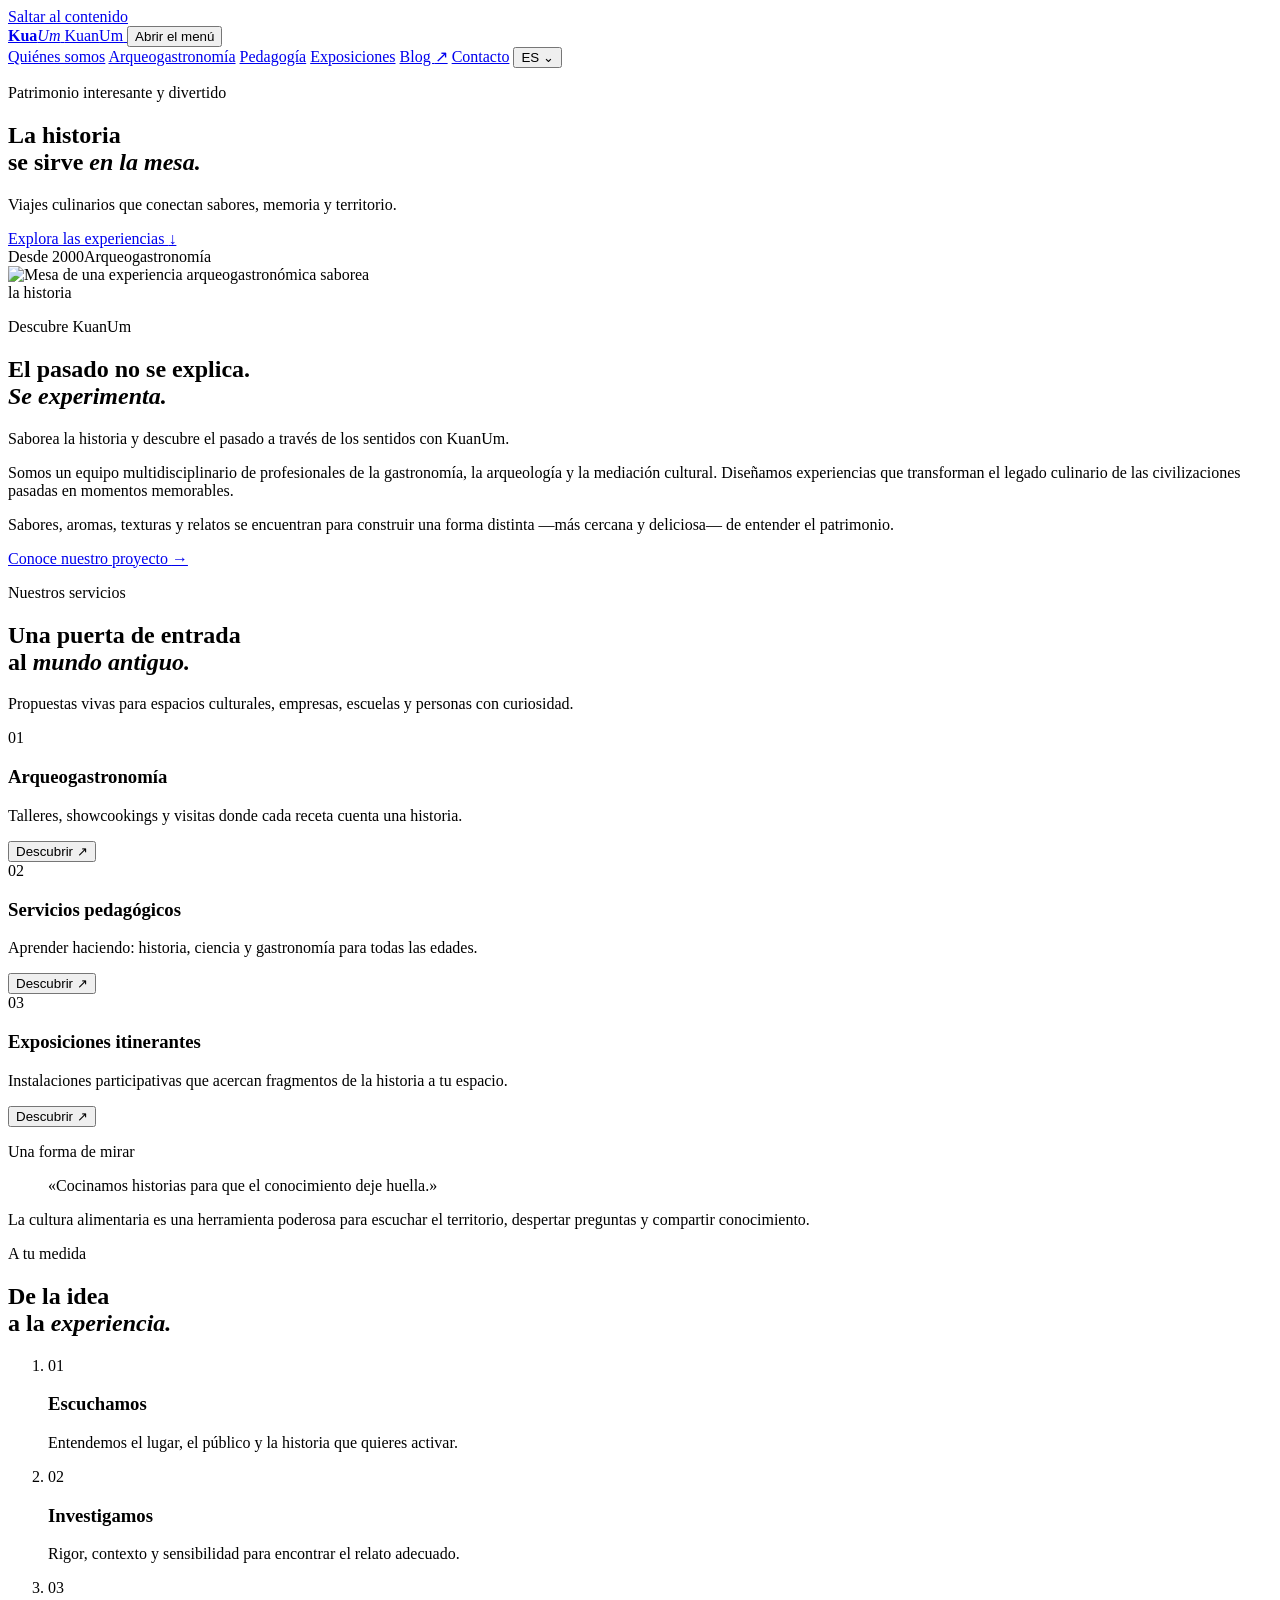
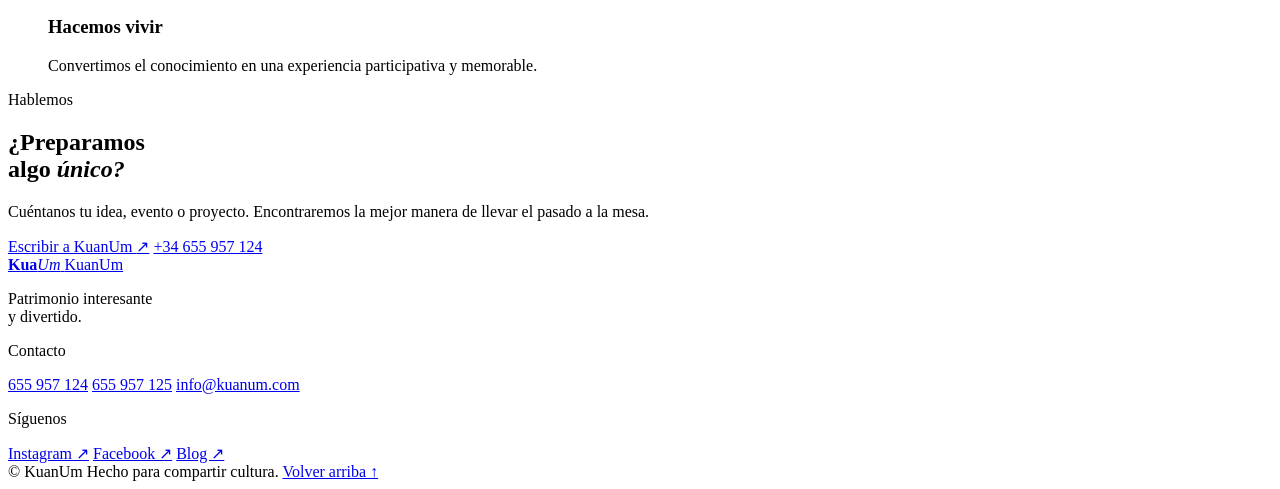
==== index.html @ d4b2151d "Create modern KuanUm static homepage" ====
<!doctype html>
<html lang="es">
  <head>
    <meta charset="UTF-8" />
    <meta name="viewport" content="width=device-width, initial-scale=1.0" />
    <meta name="description" content="KuanUm — arqueogastronomía, cultura y patrimonio gastronómico." />
    <meta name="theme-color" content="#35162f" />
    <title>KuanUm · Arqueogastronomía y patrimonio</title>
    <link rel="preconnect" href="https://fonts.googleapis.com" />
    <link rel="preconnect" href="https://fonts.gstatic.com" crossorigin />
    <link href="https://fonts.googleapis.com/css2?family=DM+Sans:opsz,wght@9..40,400;9..40,500;9..40,600;9..40,700&family=DM+Serif+Display:ital@0;1&display=swap" rel="stylesheet" />
    <link rel="stylesheet" href="styles.css" />
  </head>
  <body>
    <a class="skip-link" href="#contenido">Saltar al contenido</a>

    <header class="site-header" data-header>
      <div class="nav-shell">
        <a class="brand" href="#inicio" aria-label="KuanUm, inicio">
          <span class="brand-mark" aria-hidden="true"><b>Kua</b><i>Um</i></span>
          <span class="brand-word">Kuan<span>Um</span></span>
        </a>

        <button class="menu-button" type="button" aria-expanded="false" aria-controls="primary-navigation">
          <span class="menu-lines" aria-hidden="true"><i></i><i></i></span>
          <span class="visually-hidden">Abrir el menú</span>
        </button>

        <nav id="primary-navigation" class="main-nav" aria-label="Navegación principal">
          <a href="#origen">Quiénes somos</a>
          <a href="#servicios">Arqueogastronomía</a>
          <a href="#pedagogia">Pedagogía</a>
          <a href="#exposiciones">Exposiciones</a>
          <a href="https://kuanum.blogspot.com/" target="_blank" rel="noopener">Blog <span aria-hidden="true">↗</span></a>
          <a class="nav-contact" href="#contacto">Contacto</a>
          <button class="language-button" type="button" aria-label="Cambiar idioma" data-language>ES <span aria-hidden="true">⌄</span></button>
        </nav>
      </div>
    </header>

    <main id="contenido">
      <section id="inicio" class="hero" aria-labelledby="hero-title">
        <div class="hero-image" role="img" aria-label="Ingredientes, hierbas y recipientes de una experiencia gastronómica"></div>
        <div class="hero-shade"></div>
        <div class="hero-content frame">
          <p class="eyebrow eyebrow-light">Patrimonio interesante y divertido</p>
          <h1 id="hero-title">La historia<br />se sirve <em>en la mesa.</em></h1>
          <p class="hero-intro">Viajes culinarios que conectan sabores, memoria y territorio.</p>
          <a class="button button-saffron" href="#servicios">Explora las experiencias <span aria-hidden="true">↓</span></a>
        </div>
        <div class="hero-note" aria-hidden="true"><span>Desde 2000</span><i></i><span>Arqueogastronomía</span></div>
      </section>

      <section id="origen" class="intro section frame" aria-labelledby="origen-title">
        <div class="intro-visual reveal">
          <img src="https://images.gestionaweb.cat/3302/img-1600-1200/3-6-2-2265868.jpg" alt="Mesa de una experiencia arqueogastronómica" />
          <span class="stamp" aria-hidden="true">saborea<br />la historia</span>
        </div>
        <div class="intro-copy reveal">
          <p class="eyebrow">Descubre KuanUm</p>
          <h2 id="origen-title">El pasado no se explica.<br /><em>Se experimenta.</em></h2>
          <p class="lead">Saborea la historia y descubre el pasado a través de los sentidos con KuanUm.</p>
          <p>Somos un equipo multidisciplinario de profesionales de la gastronomía, la arqueología y la mediación cultural. Diseñamos experiencias que transforman el legado culinario de las civilizaciones pasadas en momentos memorables.</p>
          <p>Sabores, aromas, texturas y relatos se encuentran para construir una forma distinta —más cercana y deliciosa— de entender el patrimonio.</p>
          <a class="text-link" href="#contacto">Conoce nuestro proyecto <span aria-hidden="true">→</span></a>
        </div>
      </section>

      <section id="servicios" class="services section" aria-labelledby="services-title">
        <div class="frame">
          <div class="section-heading reveal">
            <div>
              <p class="eyebrow">Nuestros servicios</p>
              <h2 id="services-title">Una puerta de entrada<br />al <em>mundo antiguo.</em></h2>
            </div>
            <p>Propuestas vivas para espacios culturales, empresas, escuelas y personas con curiosidad.</p>
          </div>

          <div class="service-grid">
            <article class="service-card card-food reveal">
              <div class="card-art"></div>
              <div class="card-content">
                <span class="card-number">01</span>
                <h3>Arqueogastronomía</h3>
                <p>Talleres, showcookings y visitas donde cada receta cuenta una historia.</p>
                <button class="card-link" type="button" data-modal="gastronomia">Descubrir <span aria-hidden="true">↗</span></button>
              </div>
            </article>

            <article id="pedagogia" class="service-card card-school reveal">
              <div class="card-art"></div>
              <div class="card-content">
                <span class="card-number">02</span>
                <h3>Servicios pedagógicos</h3>
                <p>Aprender haciendo: historia, ciencia y gastronomía para todas las edades.</p>
                <button class="card-link" type="button" data-modal="pedagogia">Descubrir <span aria-hidden="true">↗</span></button>
              </div>
            </article>

            <article id="exposiciones" class="service-card card-exhibit reveal">
              <div class="card-art"></div>
              <div class="card-content">
                <span class="card-number">03</span>
                <h3>Exposiciones itinerantes</h3>
                <p>Instalaciones participativas que acercan fragmentos de la historia a tu espacio.</p>
                <button class="card-link" type="button" data-modal="exposiciones">Descubrir <span aria-hidden="true">↗</span></button>
              </div>
            </article>
          </div>
        </div>
      </section>

      <section class="manifesto" aria-label="Nuestra manera de hacer">
        <div class="manifesto-wash"></div>
        <div class="frame manifesto-inner reveal">
          <p class="eyebrow eyebrow-light">Una forma de mirar</p>
          <blockquote>«Cocinamos historias para que el conocimiento deje huella.»</blockquote>
          <p>La cultura alimentaria es una herramienta poderosa para escuchar el territorio, despertar preguntas y compartir conocimiento.</p>
        </div>
      </section>

      <section class="how section frame" aria-labelledby="como-title">
        <div class="how-heading reveal">
          <p class="eyebrow">A tu medida</p>
          <h2 id="como-title">De la idea<br />a la <em>experiencia.</em></h2>
        </div>
        <ol class="steps">
          <li class="reveal"><span>01</span><h3>Escuchamos</h3><p>Entendemos el lugar, el público y la historia que quieres activar.</p></li>
          <li class="reveal"><span>02</span><h3>Investigamos</h3><p>Rigor, contexto y sensibilidad para encontrar el relato adecuado.</p></li>
          <li class="reveal"><span>03</span><h3>Hacemos vivir</h3><p>Convertimos el conocimiento en una experiencia participativa y memorable.</p></li>
        </ol>
      </section>

      <section id="contacto" class="contact section" aria-labelledby="contact-title">
        <div class="contact-image" role="img" aria-label="Una mesa preparada para compartir una experiencia cultural"></div>
        <div class="contact-overlay"></div>
        <div class="contact-inner frame reveal">
          <p class="eyebrow eyebrow-light">Hablemos</p>
          <h2 id="contact-title">¿Preparamos<br />algo <em>único?</em></h2>
          <p>Cuéntanos tu idea, evento o proyecto. Encontraremos la mejor manera de llevar el pasado a la mesa.</p>
          <div class="contact-actions">
            <a class="button button-light" href="mailto:info@kuanum.com?subject=Consulta%20desde%20la%20web">Escribir a KuanUm <span aria-hidden="true">↗</span></a>
            <a class="phone-link" href="tel:+34655957124">+34 655 957 124</a>
          </div>
        </div>
      </section>
    </main>

    <footer class="site-footer">
      <div class="frame footer-main">
        <div class="footer-brand">
          <a class="brand brand-footer" href="#inicio" aria-label="KuanUm, volver al inicio">
            <span class="brand-mark" aria-hidden="true"><b>Kua</b><i>Um</i></span>
            <span class="brand-word">Kuan<span>Um</span></span>
          </a>
          <p>Patrimonio interesante<br />y divertido.</p>
        </div>
        <div class="footer-links">
          <p>Contacto</p>
          <a href="tel:+34655957124">655 957 124</a>
          <a href="tel:+34655957125">655 957 125</a>
          <a href="mailto:info@kuanum.com">info@kuanum.com</a>
        </div>
        <div class="footer-links">
          <p>Síguenos</p>
          <a href="https://www.instagram.com/kuanum/" target="_blank" rel="noopener">Instagram ↗</a>
          <a href="https://www.facebook.com/KuanUm-148778045140381" target="_blank" rel="noopener">Facebook ↗</a>
          <a href="https://kuanum.blogspot.com/" target="_blank" rel="noopener">Blog ↗</a>
        </div>
      </div>
      <div class="frame footer-bottom">
        <span>© <span data-year></span> KuanUm</span>
        <span>Hecho para compartir cultura.</span>
        <a href="#inicio">Volver arriba ↑</a>
      </div>
    </footer>

    <dialog class="service-modal" data-service-dialog aria-labelledby="modal-title">
      <button class="modal-close" type="button" aria-label="Cerrar ventana" data-close-modal>×</button>
      <div class="modal-art" data-modal-art></div>
      <div class="modal-copy">
        <p class="eyebrow" data-modal-eyebrow>01 · Experiencias</p>
        <h2 id="modal-title" data-modal-title></h2>
        <p data-modal-text></p>
        <a class="button button-plum" href="mailto:info@kuanum.com?subject=Consulta%20sobre%20KuanUm">Quiero saber más <span aria-hidden="true">→</span></a>
      </div>
    </dialog>

    <noscript><p class="noscript">Activa JavaScript para abrir los detalles de cada servicio.</p></noscript>
    <script src="script.js"></script>
  </body>
</html>
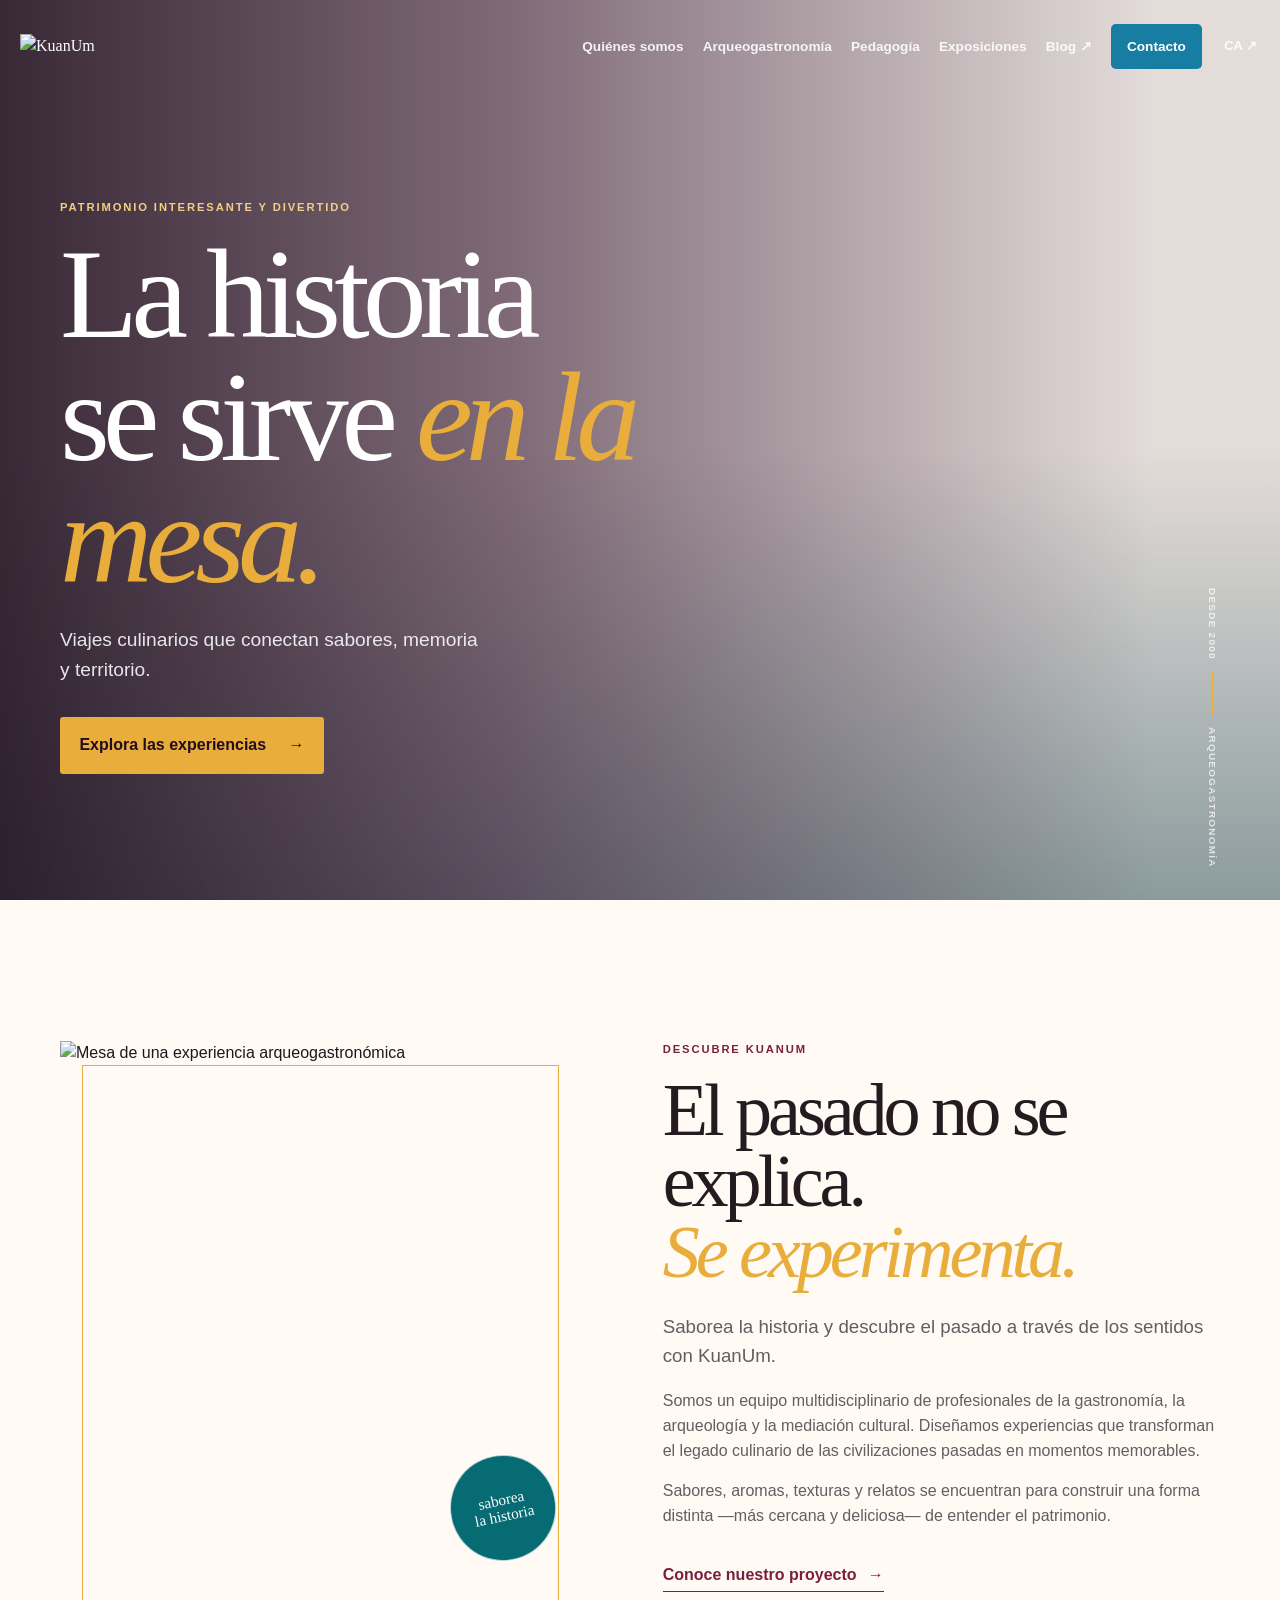
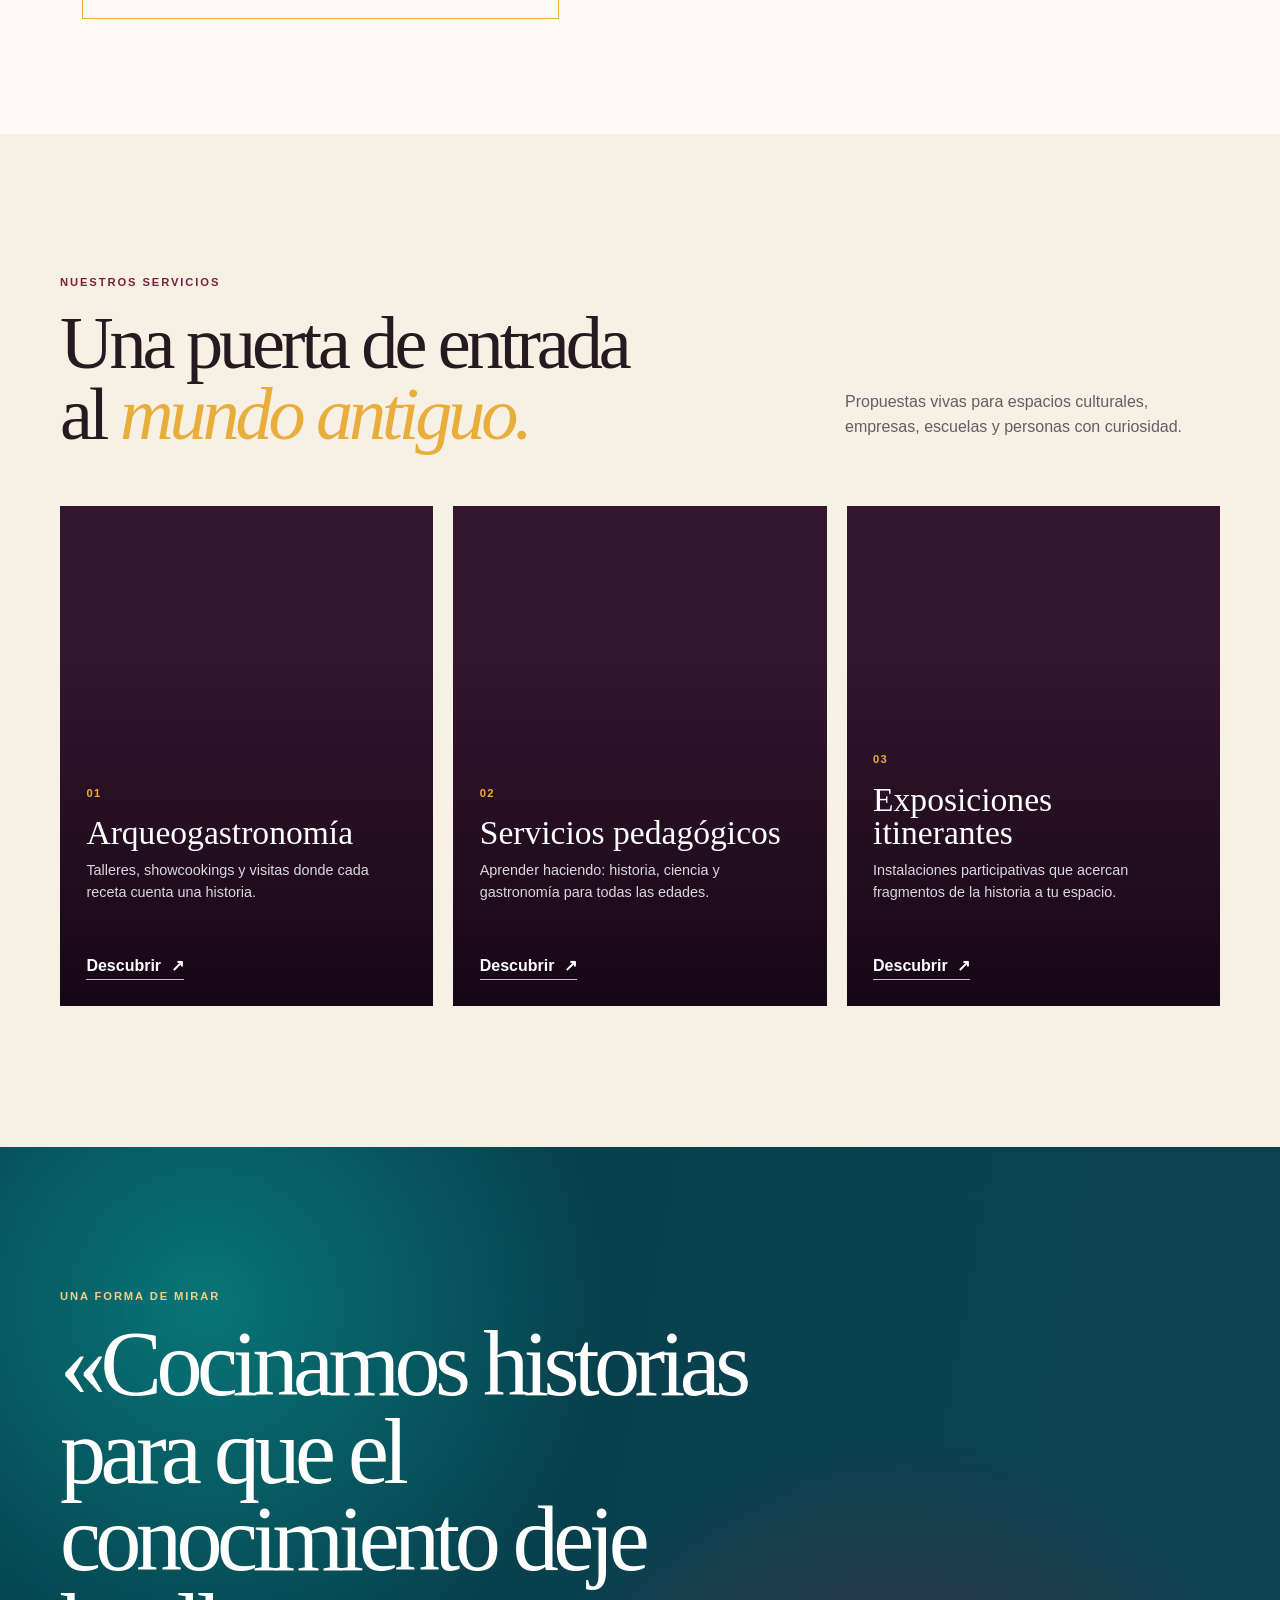
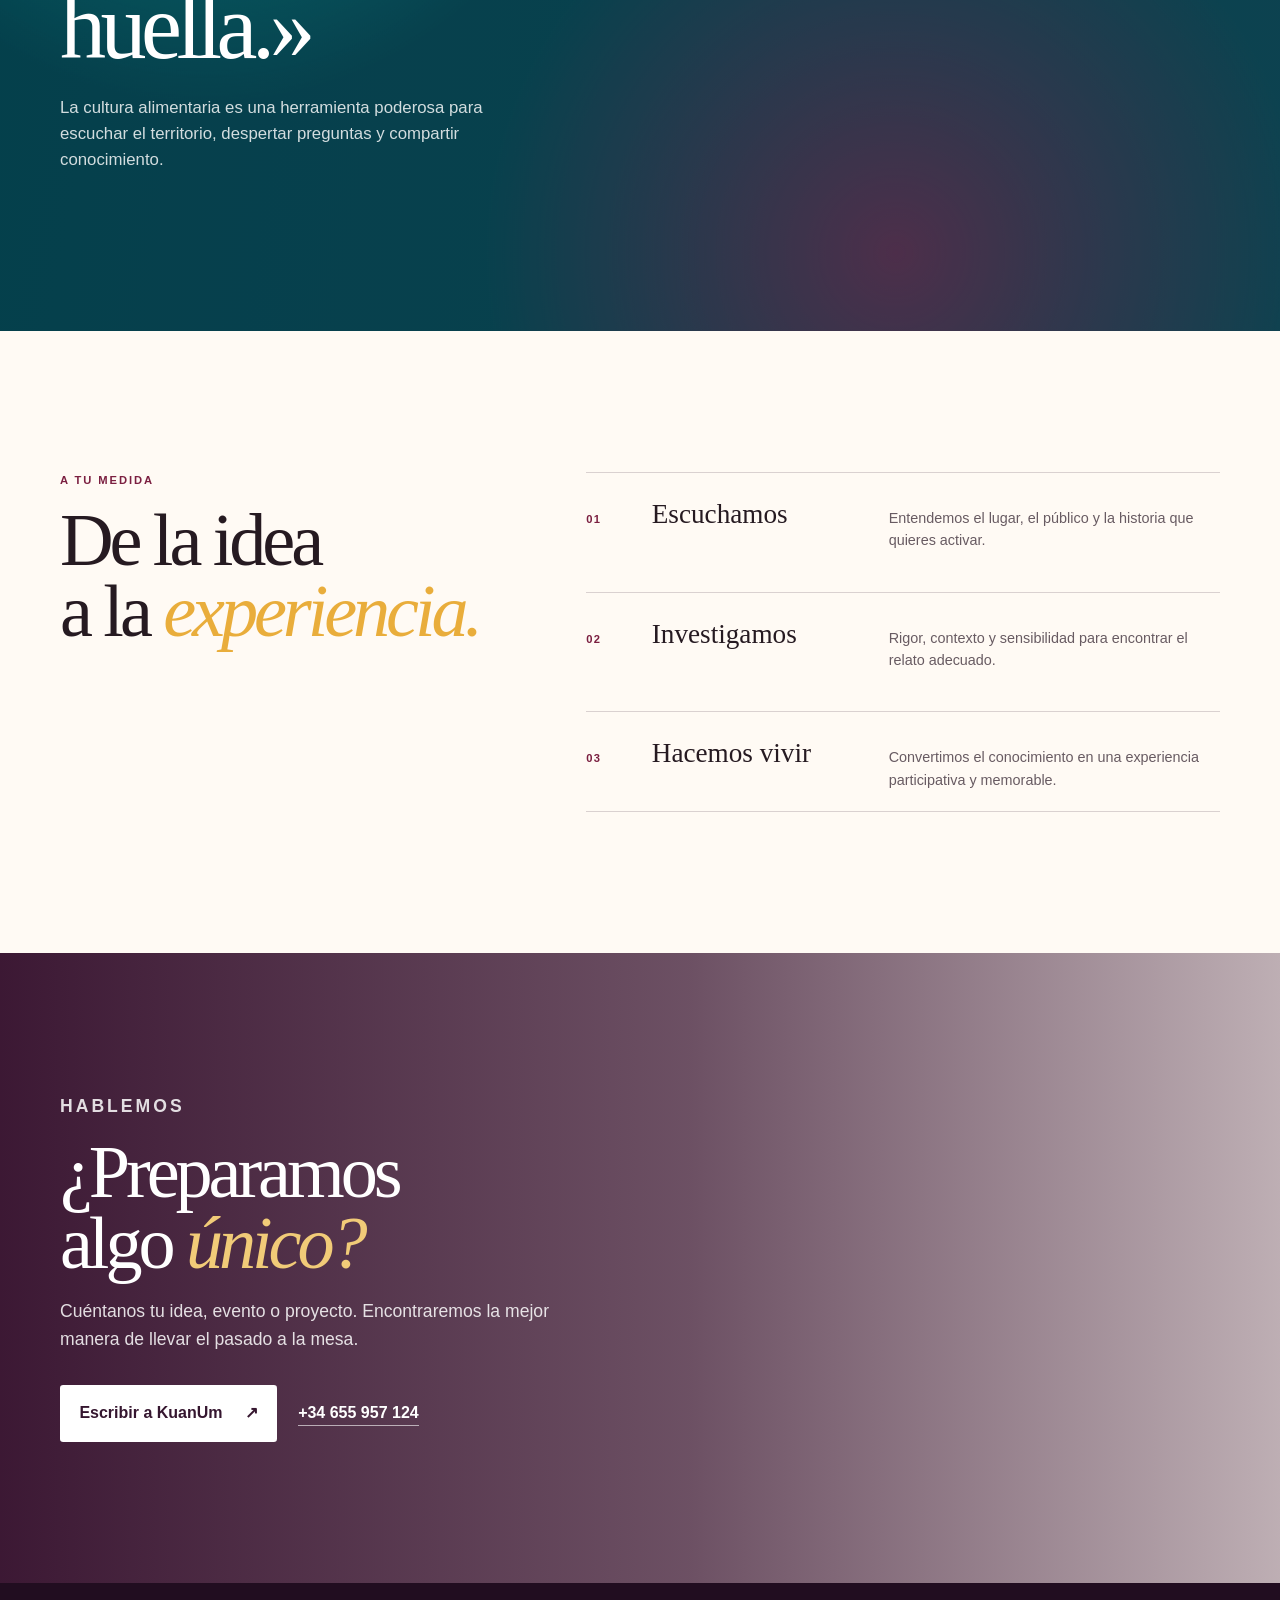
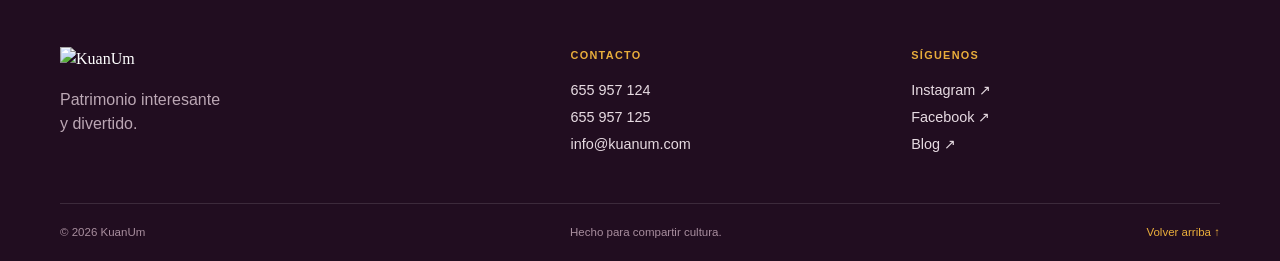
==== commit ae2e73db: "Update KuanUm multipage index.html" ====
--- a/index.html
+++ b/index.html
@@ -16,9 +16,8 @@
 
     <header class="site-header" data-header>
       <div class="nav-shell">
-        <a class="brand" href="#inicio" aria-label="KuanUm, inicio">
-          <span class="brand-mark" aria-hidden="true"><b>Kua</b><i>Um</i></span>
-          <span class="brand-word">Kuan<span>Um</span></span>
+        <a class="brand" href="/" aria-label="KuanUm, inicio">
+          <img class="brand-logo" src="https://images.hoobaweb.com/3302/pqimg-640-640/logo-2267020.png" alt="KuanUm" />
         </a>
 
         <button class="menu-button" type="button" aria-expanded="false" aria-controls="primary-navigation">
@@ -27,13 +26,13 @@
         </button>
 
         <nav id="primary-navigation" class="main-nav" aria-label="Navegación principal">
-          <a href="#origen">Quiénes somos</a>
-          <a href="#servicios">Arqueogastronomía</a>
-          <a href="#pedagogia">Pedagogía</a>
-          <a href="#exposiciones">Exposiciones</a>
+          <a href="/quien-somos/">Quiénes somos</a>
+          <a href="/arqueogastronomia/">Arqueogastronomía</a>
+          <a href="/servicios-pedagogicos/">Pedagogía</a>
+          <a href="/exposiciones/">Exposiciones</a>
           <a href="https://kuanum.blogspot.com/" target="_blank" rel="noopener">Blog <span aria-hidden="true">↗</span></a>
-          <a class="nav-contact" href="#contacto">Contacto</a>
-          <button class="language-button" type="button" aria-label="Cambiar idioma" data-language>ES <span aria-hidden="true">⌄</span></button>
+          <a class="nav-contact" href="/contacto/">Contacto</a>
+          <a class="language-button" href="https://www.kuanum.com/ca/" lang="ca" aria-label="Versió catalana al web actual">CA ↗</a>
         </nav>
       </div>
     </header>
@@ -46,7 +45,7 @@
           <p class="eyebrow eyebrow-light">Patrimonio interesante y divertido</p>
           <h1 id="hero-title">La historia<br />se sirve <em>en la mesa.</em></h1>
           <p class="hero-intro">Viajes culinarios que conectan sabores, memoria y territorio.</p>
-          <a class="button button-saffron" href="#servicios">Explora las experiencias <span aria-hidden="true">↓</span></a>
+          <a class="button button-saffron" href="/arqueogastronomia/">Explora las experiencias <span aria-hidden="true">→</span></a>
         </div>
         <div class="hero-note" aria-hidden="true"><span>Desde 2000</span><i></i><span>Arqueogastronomía</span></div>
       </section>
@@ -62,7 +61,7 @@
           <p class="lead">Saborea la historia y descubre el pasado a través de los sentidos con KuanUm.</p>
           <p>Somos un equipo multidisciplinario de profesionales de la gastronomía, la arqueología y la mediación cultural. Diseñamos experiencias que transforman el legado culinario de las civilizaciones pasadas en momentos memorables.</p>
           <p>Sabores, aromas, texturas y relatos se encuentran para construir una forma distinta —más cercana y deliciosa— de entender el patrimonio.</p>
-          <a class="text-link" href="#contacto">Conoce nuestro proyecto <span aria-hidden="true">→</span></a>
+          <a class="text-link" href="/quien-somos/">Conoce nuestro proyecto <span aria-hidden="true">→</span></a>
         </div>
       </section>
 
@@ -83,7 +82,7 @@
                 <span class="card-number">01</span>
                 <h3>Arqueogastronomía</h3>
                 <p>Talleres, showcookings y visitas donde cada receta cuenta una historia.</p>
-                <button class="card-link" type="button" data-modal="gastronomia">Descubrir <span aria-hidden="true">↗</span></button>
+                <a class="card-link" href="/arqueogastronomia/">Descubrir <span aria-hidden="true">↗</span></a>
               </div>
             </article>
 
@@ -93,7 +92,7 @@
                 <span class="card-number">02</span>
                 <h3>Servicios pedagógicos</h3>
                 <p>Aprender haciendo: historia, ciencia y gastronomía para todas las edades.</p>
-                <button class="card-link" type="button" data-modal="pedagogia">Descubrir <span aria-hidden="true">↗</span></button>
+                <a class="card-link" href="/servicios-pedagogicos/">Descubrir <span aria-hidden="true">↗</span></a>
               </div>
             </article>
 
@@ -103,7 +102,7 @@
                 <span class="card-number">03</span>
                 <h3>Exposiciones itinerantes</h3>
                 <p>Instalaciones participativas que acercan fragmentos de la historia a tu espacio.</p>
-                <button class="card-link" type="button" data-modal="exposiciones">Descubrir <span aria-hidden="true">↗</span></button>
+                <a class="card-link" href="/exposiciones/">Descubrir <span aria-hidden="true">↗</span></a>
               </div>
             </article>
           </div>
@@ -149,9 +148,8 @@
     <footer class="site-footer">
       <div class="frame footer-main">
         <div class="footer-brand">
-          <a class="brand brand-footer" href="#inicio" aria-label="KuanUm, volver al inicio">
-            <span class="brand-mark" aria-hidden="true"><b>Kua</b><i>Um</i></span>
-            <span class="brand-word">Kuan<span>Um</span></span>
+          <a class="brand brand-footer" href="/" aria-label="KuanUm, volver al inicio">
+            <img class="brand-logo" src="https://images.hoobaweb.com/3302/pqimg-640-640/logo-2267020.png" alt="KuanUm" />
           </a>
           <p>Patrimonio interesante<br />y divertido.</p>
         </div>
--- a/styles.css
+++ b/styles.css
@@ -0,0 +1,133 @@
+:root {
+  --plum: #35162f;
+  --plum-deep: #210d20;
+  --wine: #7b1f40;
+  --teal: #076b74;
+  --teal-deep: #034a52;
+  --saffron: #e9ad3b;
+  --cream: #f7f0e5;
+  --paper: #fffaf4;
+  --ink: #261a21;
+  --muted: #685b62;
+  --line: rgba(53, 22, 47, .18);
+  --serif: "DM Serif Display", Georgia, serif;
+  --sans: "DM Sans", Arial, sans-serif;
+  --frame: min(1160px, calc(100% - 3rem));
+}
+
+* { box-sizing: border-box; }
+html { scroll-behavior: smooth; scroll-padding-top: 5rem; }
+body { margin: 0; color: var(--ink); background: var(--paper); font-family: var(--sans); font-size: 16px; line-height: 1.55; overflow-x: hidden; }
+button, a { font: inherit; }
+a { color: inherit; text-decoration: none; }
+button { cursor: pointer; }
+img { max-width: 100%; display: block; }
+.frame { width: var(--frame); margin-inline: auto; }
+.section { padding-block: clamp(5rem, 11vw, 10rem); }
+.skip-link { position: fixed; z-index: 100; top: -4rem; left: 1rem; padding: .75rem 1rem; background: var(--saffron); color: var(--plum-deep); font-weight: 700; border-radius: 0 0 .4rem .4rem; }
+.skip-link:focus { top: 0; }
+.visually-hidden { position: absolute; width: 1px; height: 1px; margin: -1px; clip: rect(0 0 0 0); overflow: hidden; white-space: nowrap; }
+
+.site-header { position: absolute; z-index: 20; top: 0; inset-inline: 0; color: #fff; transition: background .3s, box-shadow .3s, color .3s; }
+.site-header.is-stuck { position: fixed; background: rgba(33, 13, 32, .96); box-shadow: 0 8px 22px rgba(0,0,0,.16); backdrop-filter: blur(14px); }
+.nav-shell { width: min(1260px, calc(100% - 2.5rem)); margin: auto; min-height: 5.8rem; display: flex; align-items: center; gap: 2rem; }
+.brand { display: inline-flex; align-items: center; gap: .6rem; flex: 0 0 auto; font-family: var(--serif); }
+.brand-mark { display: grid; place-content: center; width: 3.1rem; aspect-ratio: 1; overflow: hidden; border-radius: 42% 58% 56% 44%; color: #fff; background: linear-gradient(145deg, #027b89, #075a81 53%, #a44c61); box-shadow: inset 0 0 0 1px rgba(255,255,255,.28); font-family: var(--serif); font-size: .73rem; line-height: .8; text-align: center; transform: rotate(-9deg); }
+.brand-mark b, .brand-mark i { display: block; transform: rotate(9deg); font-style: normal; }
+.brand-mark i { color: #f4d789; }
+.brand-word { font-size: 1.4rem; letter-spacing: -.07em; }
+.brand-word span { color: var(--saffron); }
+.main-nav { display: flex; align-items: center; justify-content: flex-end; gap: clamp(.8rem, 1.5vw, 1.8rem); flex: 1; font-size: .85rem; font-weight: 600; }
+.main-nav > a:not(.nav-contact) { opacity: .9; transition: opacity .2s; }
+.main-nav > a:not(.nav-contact):hover { opacity: 1; }
+.nav-contact { padding: .74rem 1rem; border-radius: .3rem; background: #187da2; color: white; transition: transform .2s, background .2s; }
+.nav-contact:hover { background: #2895ba; transform: translateY(-2px); }
+.language-button { border: 0; padding: .2rem; color: white; background: transparent; font-weight: 700; font-size: .8rem; }
+.menu-button { display: none; padding: .6rem; border: 0; background: transparent; color: #fff; }
+.menu-lines, .menu-lines i { display: block; width: 1.6rem; height: 2px; background: currentColor; }
+.menu-lines { position: relative; }
+.menu-lines i { position: absolute; left: 0; transition: transform .25s; }
+.menu-lines i:first-child { top: -.3rem; }.menu-lines i:last-child { top: .3rem; }
+
+.hero { position: relative; min-height: max(670px, 100svh); display: grid; align-items: end; isolation: isolate; color: #fff; overflow: hidden; }
+.hero-image, .contact-image { position: absolute; z-index: -2; inset: 0; background-position: center; background-size: cover; }
+.hero-image { background-image: url("https://images.gestionaweb.cat/3302/img-480-270/captura-de-pantalla-2023-11-14-a-les-9-45-42-2266770.jpg"); transform: scale(1.02); animation: slowZoom 18s ease-out both; }
+.hero-shade { position: absolute; z-index: -1; inset: 0; background: linear-gradient(90deg, rgba(29, 11, 28, .88) 0%, rgba(53, 22, 47, .63) 40%, rgba(28, 9, 30, .12) 90%), linear-gradient(0deg, rgba(3,65,71,.4), transparent 50%); }
+.hero-content { padding: 9rem 0 clamp(7rem, 14vh, 10rem); }
+.eyebrow { margin: 0 0 1rem; color: var(--wine); text-transform: uppercase; letter-spacing: .17em; font-size: .7rem; font-weight: 700; }
+.eyebrow-light { color: #f2cf84; }
+h1, h2, h3, p { margin-top: 0; }
+h1, h2 { font-family: var(--serif); font-weight: 400; letter-spacing: -.055em; line-height: .96; }
+h1 { max-width: 780px; margin-bottom: 1.5rem; font-size: clamp(4.25rem, 10vw, 8.8rem); }
+h1 em, h2 em { color: var(--saffron); font-style: italic; }
+.hero-intro { max-width: 430px; margin-bottom: 2rem; color: rgba(255,255,255,.88); font-size: clamp(1.02rem, 1.5vw, 1.25rem); }
+.button { display: inline-flex; align-items: center; gap: 1.4rem; border: 1px solid transparent; padding: .95rem 1.15rem; border-radius: .2rem; font-weight: 700; transition: transform .2s, background .2s, color .2s; }
+.button:hover { transform: translateY(-3px); }
+.button-saffron { color: var(--plum-deep); background: var(--saffron); }
+.button-light { background: #fff; color: var(--plum); }
+.button-plum { background: var(--plum); color: #fff; }
+.hero-note { position: absolute; right: max(1.4rem, calc((100vw - 1160px)/2)); bottom: 2rem; display: flex; gap: .75rem; align-items: center; color: rgba(255,255,255,.72); text-transform: uppercase; letter-spacing: .13em; font-size: .62rem; font-weight: 700; writing-mode: vertical-rl; }
+.hero-note i { width: 1px; height: 2.7rem; background: var(--saffron); }
+
+.intro { display: grid; grid-template-columns: minmax(250px, .92fr) minmax(300px, 1.08fr); gap: clamp(3rem, 10vw, 10rem); align-items: center; }
+.intro-visual { position: relative; }
+.intro-visual img { aspect-ratio: .86; width: 100%; object-fit: cover; filter: saturate(.9) contrast(1.04); }
+.intro-visual::after { position: absolute; z-index: -1; top: 1.5rem; right: -1.5rem; width: 100%; height: 100%; content: ""; border: 1px solid var(--saffron); }
+.stamp { position: absolute; right: -1.3rem; bottom: 2rem; display: grid; place-content: center; width: 6.6rem; aspect-ratio: 1; border: 1px solid rgba(255,255,255,.7); border-radius: 50%; color: white; background: var(--teal); font-family: var(--serif); font-size: .95rem; line-height: 1.05; text-align: center; transform: rotate(-12deg); }
+h2 { margin-bottom: 1.5rem; font-size: clamp(3rem, 5.8vw, 5.5rem); }
+.intro-copy p:not(.eyebrow) { max-width: 590px; color: var(--muted); }
+.intro-copy .lead { color: var(--ink); font-size: 1.17rem; font-weight: 500; }
+.text-link { display: inline-flex; gap: .7rem; align-items: center; margin-top: 1.1rem; padding-bottom: .25rem; color: var(--wine); border-bottom: 1px solid currentColor; font-weight: 700; }
+
+.services { background: var(--cream); }
+.section-heading { display: grid; grid-template-columns: 1fr .65fr; gap: 3rem; align-items: end; margin-bottom: 3.5rem; }
+.section-heading h2 { margin-bottom: 0; }.section-heading > p { max-width: 375px; margin: 0 0 .65rem auto; color: var(--muted); }
+.service-grid { display: grid; grid-template-columns: repeat(3, 1fr); gap: 1.25rem; }
+.service-card { position: relative; min-height: 500px; display: flex; align-items: flex-end; overflow: hidden; color: #fff; background: var(--plum); isolation: isolate; }
+.card-art { position: absolute; z-index: -2; inset: 0; background-position: center; background-size: cover; transition: transform .6s ease; }
+.service-card:hover .card-art { transform: scale(1.07); }
+.card-food .card-art { background-image: url("https://images.gestionaweb.cat/3302/img-1600-1200/3-6-2-2265868.jpg"); }
+.card-school .card-art { background-image: url("https://images.gestionaweb.cat/3302/img-1600-1200/4-9-1-2265894.png"); }
+.card-exhibit .card-art { background-image: url("https://images.gestionaweb.cat/3302/img-1600-1200/5-2-1-2265914.jpg"); }
+.service-card::after { position: absolute; z-index: -1; inset: 0; content: ""; background: linear-gradient(0deg, rgba(20,6,20,.94), rgba(31,7,26,.05) 70%); }
+.card-content { width: 100%; padding: 1.65rem; }
+.card-number { color: var(--saffron); letter-spacing: .12em; font-size: .7rem; font-weight: 700; }
+.card-content h3 { margin: .75rem 0 .65rem; font-family: var(--serif); font-size: 2.1rem; font-weight: 400; line-height: 1; }
+.card-content p { min-height: 4.6rem; margin-bottom: 1.25rem; color: rgba(255,255,255,.84); font-size: .9rem; line-height: 1.5; }
+.card-link { display: inline-flex; gap: .6rem; align-items: center; padding: 0; border: 0; border-bottom: 1px solid rgba(255,255,255,.75); color: white; background: transparent; font-weight: 700; }
+
+.manifesto { position: relative; padding-block: clamp(5rem, 11vw, 9rem); color: #fff; overflow: hidden; background: var(--teal-deep); }
+.manifesto-wash { position: absolute; inset: 0; opacity: .6; background: radial-gradient(circle at 16% 20%, #0c9291 0, transparent 32%), radial-gradient(circle at 70% 90%, #7f1d46 0, transparent 36%), linear-gradient(100deg, #053a48, #143e4f); }
+.manifesto-inner { position: relative; max-width: 840px; margin-left: max(1.5rem, calc((100vw - 1160px)/2)); }
+.manifesto blockquote { margin: 1rem 0 1.5rem; max-width: 780px; font-family: var(--serif); font-size: clamp(3.4rem, 7.2vw, 6.8rem); line-height: .95; letter-spacing: -.06em; }
+.manifesto p:last-child { max-width: 480px; color: rgba(255,255,255,.82); font-size: 1.05rem; }
+
+.how { display: grid; grid-template-columns: .86fr 1.14fr; gap: 3rem; }
+.how-heading h2 { margin: 0; }
+.steps { display: grid; gap: 1.25rem; margin: 0; padding: 0; list-style: none; counter-reset: item; }
+.steps li { display: grid; grid-template-columns: 3.1rem 1fr 1.5fr; gap: 1rem; align-items: baseline; padding: 1.25rem 0; border-top: 1px solid var(--line); }
+.steps li:last-child { border-bottom: 1px solid var(--line); }
+.steps span { color: var(--wine); font-size: .7rem; font-weight: 700; letter-spacing: .12em; }.steps h3 { margin: 0; font-family: var(--serif); font-size: 1.7rem; font-weight: 400; }.steps p { margin: 0; color: var(--muted); font-size: .9rem; }
+
+.contact { position: relative; min-height: 620px; display: grid; align-items: center; color: white; isolation: isolate; overflow: hidden; }
+.contact-image { background-image: url("https://images.gestionaweb.cat/3302/img-480-192/rectangle-6-2265916.png"); background-position: center; filter: saturate(.8); }
+.contact-overlay { position: absolute; z-index: -1; inset: 0; background: linear-gradient(90deg, rgba(52,15,44,.96), rgba(52,15,44,.72) 54%, rgba(52,15,44,.32)); }
+.contact-inner h2 { margin-bottom: 1.2rem; color: white; }.contact-inner h2 em { color: #f1cb78; }.contact-inner > p { max-width: 490px; color: rgba(255,255,255,.85); font-size: 1.1rem; }.contact-actions { display: flex; align-items: center; flex-wrap: wrap; gap: 1.3rem; margin-top: 2rem; }.phone-link { font-weight: 700; border-bottom: 1px solid rgba(255,255,255,.6); }
+
+.site-footer { padding-top: 4rem; color: #eee0e7; background: var(--plum-deep); }.footer-main { display: grid; grid-template-columns: 1.55fr 1fr 1fr; gap: 2rem; padding-bottom: 3rem; }.brand-footer { color: #fff; }.footer-brand p { margin: 1rem 0 0; color: #bba7b4; }.footer-links { display: flex; flex-direction: column; align-items: flex-start; gap: .3rem; font-size: .9rem; }.footer-links p { margin-bottom: .65rem; color: var(--saffron); text-transform: uppercase; letter-spacing: .12em; font-size: .68rem; font-weight: 700; }.footer-links a { color: #e7dbe2; }.footer-links a:hover { color: var(--saffron); }.footer-bottom { display: flex; justify-content: space-between; gap: 1rem; padding-block: 1.2rem; border-top: 1px solid rgba(255,255,255,.12); color: #a88e9e; font-size: .72rem; }.footer-bottom a { color: var(--saffron); }
+
+.service-modal { width: min(900px, calc(100% - 2rem)); min-height: 390px; padding: 0; overflow: hidden; border: 0; color: var(--ink); background: var(--paper); box-shadow: 0 1.5rem 5rem rgba(0,0,0,.5); }.service-modal::backdrop { background: rgba(22, 7, 20, .74); backdrop-filter: blur(3px); }.service-modal[open] { display: grid; grid-template-columns: .85fr 1.15fr; }.modal-art { min-height: 390px; background: var(--plum) center / cover no-repeat; }.modal-copy { align-self: center; padding: clamp(2rem, 5vw, 4rem); }.modal-copy h2 { font-size: clamp(2.6rem, 5vw, 4.3rem); }.modal-copy > p:not(.eyebrow) { max-width: 420px; color: var(--muted); }.modal-close { position: absolute; z-index: 2; top: .8rem; right: .8rem; display: grid; place-content: center; width: 2.4rem; aspect-ratio: 1; border: 0; border-radius: 50%; color: white; background: rgba(33,13,32,.72); font-size: 1.6rem; line-height: 1; }
+.noscript { margin: 0; padding: 1rem; color: #fff; background: var(--wine); text-align: center; }
+
+.reveal { opacity: 0; transform: translateY(25px); transition: opacity .7s ease, transform .7s ease; }.reveal.is-visible { opacity: 1; transform: translateY(0); }
+@keyframes slowZoom { from { transform: scale(1.08); } to { transform: scale(1.02); } }
+
+@media (max-width: 900px) {
+  .nav-shell { min-height: 4.8rem; }.menu-button { display: block; margin-left: auto; }.main-nav { position: absolute; top: 100%; right: 1rem; left: 1rem; display: grid; gap: 0; padding: .8rem; border-radius: .45rem; color: var(--ink); background: var(--paper); box-shadow: 0 1rem 2rem rgba(0,0,0,.2); transform: scale(.96) translateY(-1rem); visibility: hidden; opacity: 0; transform-origin: top right; transition: .25s; }.main-nav.is-open { transform: none; visibility: visible; opacity: 1; }.main-nav > a, .language-button { padding: .8rem; color: var(--ink); }.main-nav .nav-contact { color: #fff; text-align: center; }.language-button { text-align: left; }.menu-button[aria-expanded="true"] .menu-lines i:first-child { transform: translateY(.3rem) rotate(45deg); }.menu-button[aria-expanded="true"] .menu-lines i:last-child { transform: translateY(-.3rem) rotate(-45deg); }
+  .intro, .how { grid-template-columns: 1fr; }.intro { gap: 4rem; }.intro-visual { width: min(410px, calc(100% - 1.5rem)); }.section-heading { grid-template-columns: 1fr; gap: 1rem; }.section-heading > p { margin-left: 0; }.service-grid { grid-template-columns: repeat(3, minmax(240px, 1fr)); overflow-x: auto; padding-bottom: 1rem; scroll-snap-type: x mandatory; }.service-card { min-height: 430px; scroll-snap-align: start; }.steps li { grid-template-columns: 2rem 1fr; }.steps p { grid-column: 2; }.contact { min-height: 570px; }.footer-main { grid-template-columns: 1.2fr 1fr; }.footer-brand { grid-column: 1 / -1; }.service-modal[open] { grid-template-columns: 1fr; }.modal-art { min-height: 220px; }.modal-copy { padding: 2rem; }
+}
+@media (max-width: 560px) {
+  :root { --frame: min(100% - 2rem, 1160px); }.brand-word { display: none; }.hero { min-height: 650px; }.hero-content { padding-bottom: 6rem; }h1 { font-size: clamp(3.8rem, 18vw, 5.5rem); }.hero-note { display: none; }.intro-visual::after { top: .8rem; right: -.8rem; }.stamp { right: -.7rem; width: 5.6rem; }.service-card { min-width: 78vw; }.manifesto blockquote { font-size: clamp(3rem, 14vw, 4.6rem); }.contact { min-height: 610px; }.contact-actions { align-items: flex-start; flex-direction: column; }.footer-main { grid-template-columns: 1fr; }.footer-bottom { flex-direction: column; }.footer-bottom span:nth-child(2) { display: none; }
+}
+@media (prefers-reduced-motion: reduce) { *, *::before, *::after { scroll-behavior: auto !important; animation-duration: .001ms !important; transition-duration: .001ms !important; } }
+
